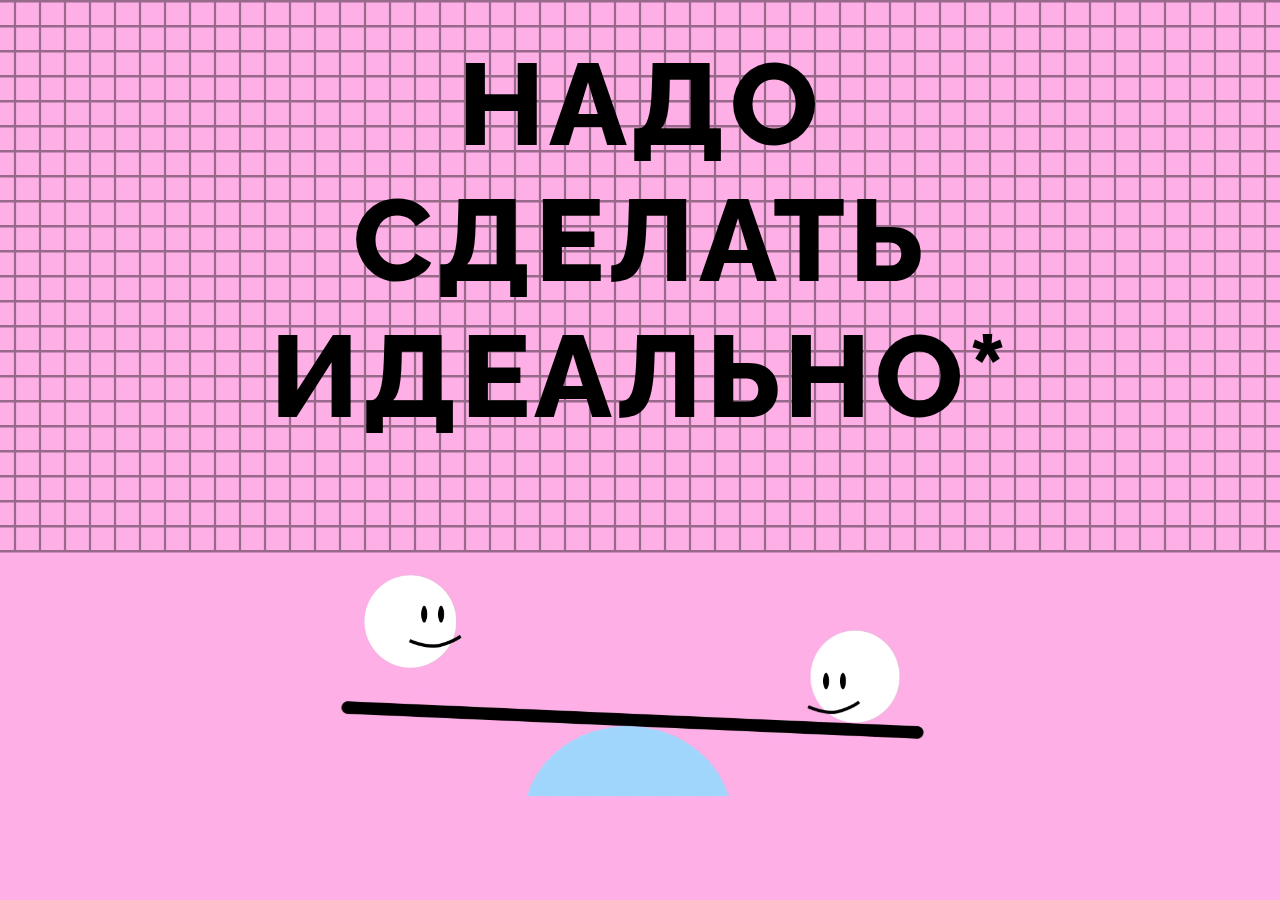
==== Index.html @ ccbe8f31 "Первая попытка сдачи работы" ====
<!DOCTYPE html>
<html lang="ru">
  <head>
    <meta charset="UTF-8" />
    <meta name="viewport" content="width=device-width, initial-scale=1" />
    <meta
      name="description"
      content="Страница о взгляде на перфекционизм в работе и учёбе."
    />
    <meta property="og:title" content="Надо сделать идеально" />
    <meta property="og:url" content="http://127.0.0.1:5500/" />
    <meta property="og:image" content="./images/ogg.jpg" />
    <meta property="twitter:card" content="summary_large_image" />
    <meta
      property="og:description"
      content="Страница о взгляде на перфекционизм в работе и учёбе."
    />
    <link rel="icon" href="./favicon/icon.ico" sizes="any" />
    <link rel="icon" href="./favicon/icon.svg" type="image/svg+xml" />
    <link rel="apple-touch-icon" href="./favicon/apple-touch-icon.png" />
    <link rel="stylesheet" href="./fonts/fonts.css" />
    <link rel="stylesheet" href="./styles/global.css" />
    <link rel="stylesheet" href="./styles/style.css" />
    <title>Надо сделать идеально</title>
  </head>
  <body>
    <h1 class="position page__heading">Надо сделать идеально</h1>
    <video
      src="./video/cover-video.mp4"
      poster="poster.jpg"
      autoplay
      muted
      loop
    ></video>
  </body>
</html>
---- fonts/fonts.css ----
@font-face {
  font-family: Raleway;
  src:
    url(./Raleway-Regular.woff2) format('woff2'),
    url(./Raleway-Regular.woff) format('woff');
  font-weight: normal;
  font-display: swap;
}

@font-face {
  font-family: Raleway;
  src:
    url(./Raleway-ExtraBold.woff2) format('woff2'),
    url(./Raleway-ExtraBold.woff) format('woff');
  font-weight: bold;
  font-display: swap;
}
---- styles/global.css ----
*,
*::before,
*::after {
  box-sizing: border-box;
}

body,
h1,
h2,
h3,
h4,
h5,
h6,
p,
ul,
ol,
li,
blockquote {
  margin: 0;
  padding: 0;
}
---- styles/style.css ----
*,
*::before,
*::after {
  box-sizing: border-box;
}
html {
  height: 100%;
}
body {
  height: 100%;
  min-width: 800px;
  position: relative;
  bottom:0;
  left:0;
}
h1 {
  font-family: "Raleway", "Arial", sans-serif;
  font-size: 116px;
  font-weight: bold;
  line-height: 136.18px;
  letter-spacing: 0.035em;
  text-align: center;
  width: 740px;
  text-transform: uppercase;
  margin: 0px auto;
  position:static;
  padding-top: 36px;
  z-index: 1;
}

h1::after {
  content: "*";
}
h1:hover {
  color: #4c4c4c;
}

video {
  width: 100%;
  height: 100%;
  object-fit: cover;
  object-position: center;
  position: absolute;
  left: 0;
  top: 0;
  z-index: -1;
}

.page__heading:hover::before {
  content: "На самом деле нет. \AВажнее &mdash; научиться ошибаться.";
  text-transform: none;
  padding: 36px 44px;
  white-space: pre;
  position: absolute;
  font-family: "Raleway", "Arial", sans-serif;
  font-size: 35px;
  font-weight: normal;
  line-height: 35px;
  text-align: left;
  border-radius: 20px;
  border-top: 2px solid #000;
  border-right: 2px solid #000;
  border-left: 2px solid #000;
  border-bottom: 14px solid #000;
  background-color: #fff;
  color: #000000;
  margin-top: 120px;
 
}
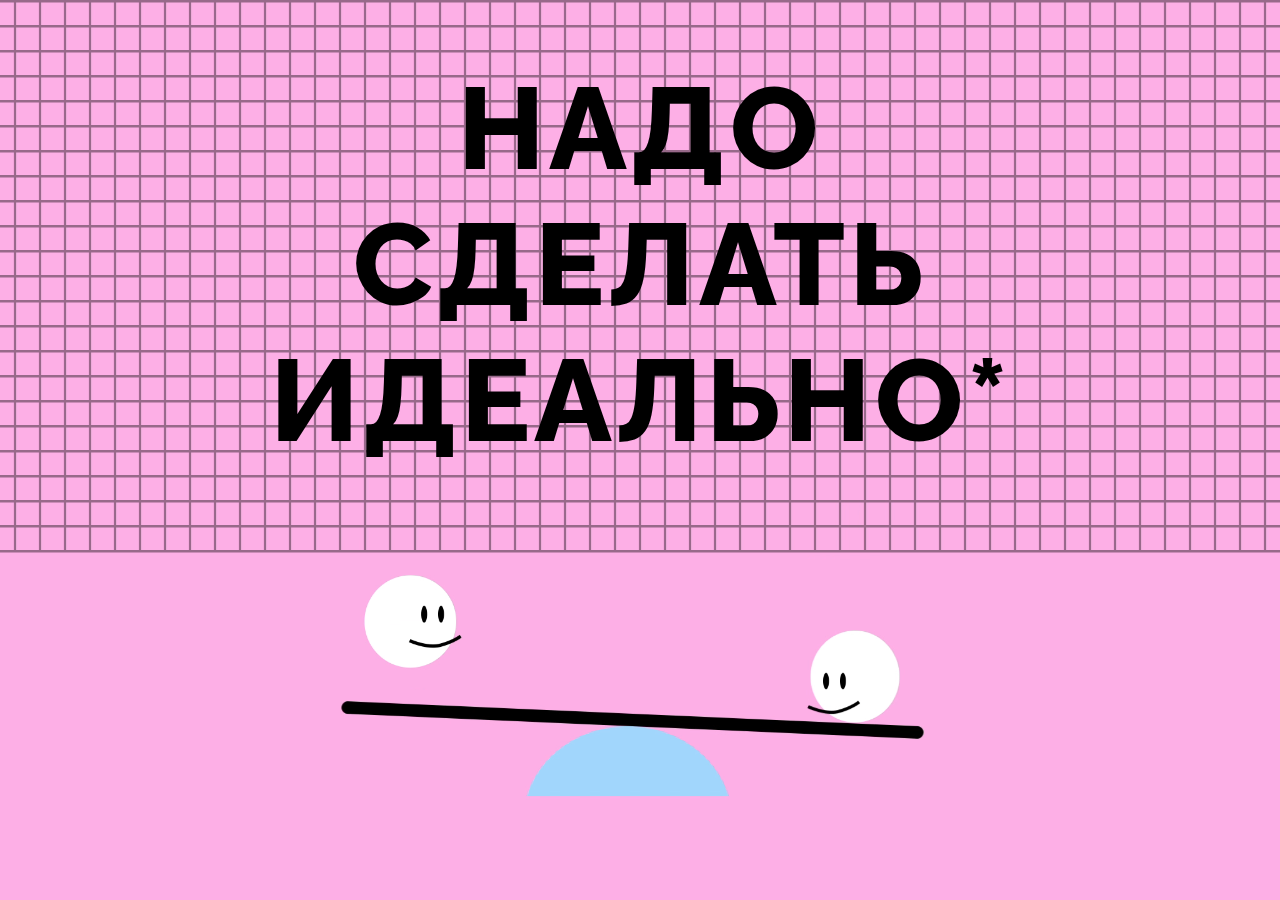
==== commit e5be15ff: "Проектная работа «Надо сделать идеально» готова" ====
--- a/Index.html
+++ b/Index.html
@@ -27,7 +27,7 @@
     <h1 class="position page__heading">Надо сделать идеально</h1>
     <video
       src="./video/cover-video.mp4"
-      poster="poster.jpg"
+      poster="./images/poster.jpg"
       autoplay
       muted
       loop
--- a/styles/style.css
+++ b/styles/style.css
@@ -10,8 +10,8 @@
   height: 100%;
   min-width: 800px;
   position: relative;
-  bottom:0;
-  left:0;
+  bottom: 0;
+  left: 0;
 }
 h1 {
   font-family: "Raleway", "Arial", sans-serif;
@@ -22,10 +22,9 @@
   text-align: center;
   width: 740px;
   text-transform: uppercase;
-  margin: 0px auto;
-  position:static;
-  padding-top: 36px;
-  z-index: 1;
+  position: static;
+  padding-top: 60px;
+  margin: 0 auto;
 }
 
 h1::after {
@@ -56,6 +55,7 @@
   font-size: 35px;
   font-weight: normal;
   line-height: 35px;
+  letter-spacing: 0;
   text-align: left;
   border-radius: 20px;
   border-top: 2px solid #000;
@@ -64,6 +64,6 @@
   border-bottom: 14px solid #000;
   background-color: #fff;
   color: #000000;
-  margin-top: 120px;
- 
+  top: 180px;
+  right:20px;
 }
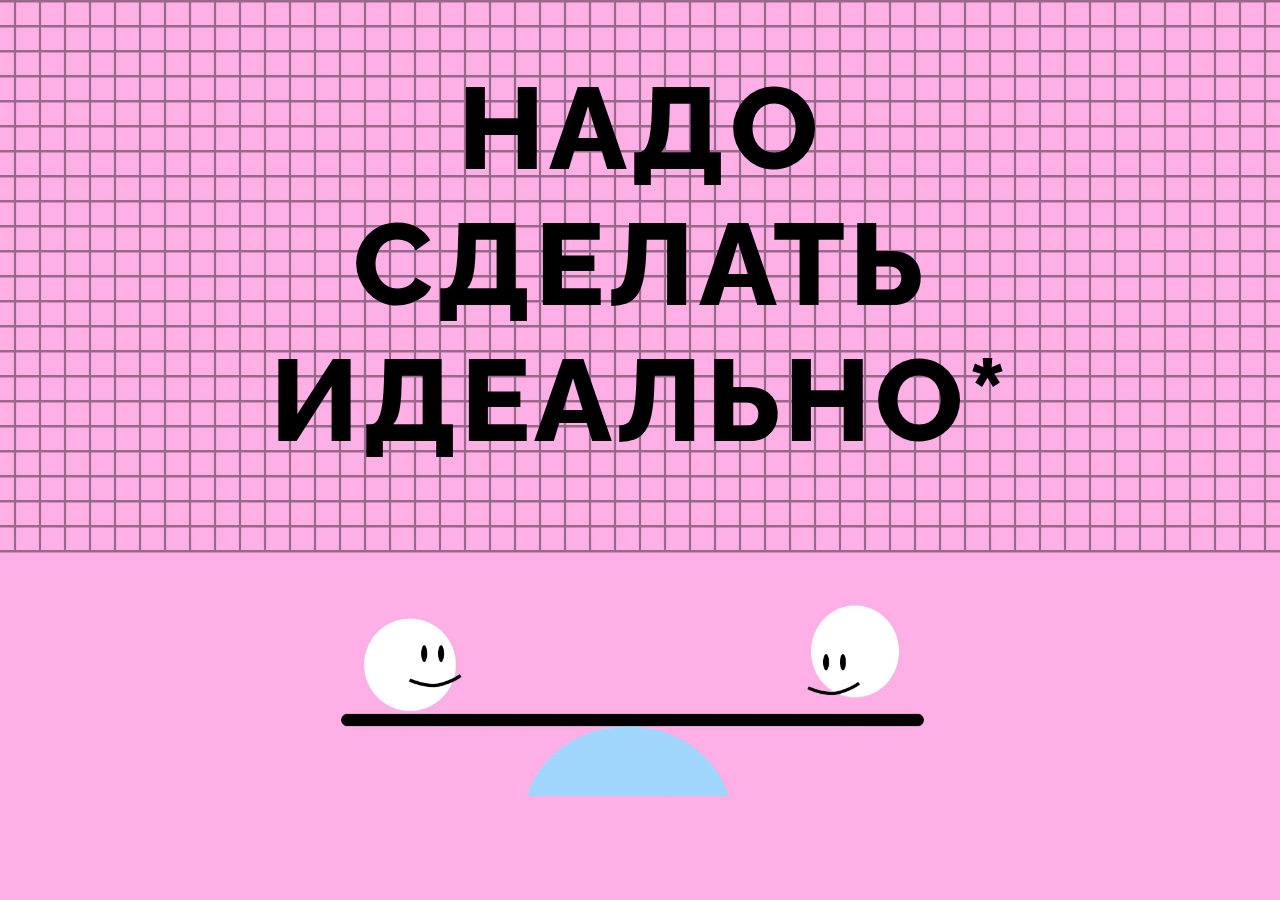
==== commit f3c2fba5: "Готова проектная работа №3" ====
--- a/Index.html
+++ b/Index.html
@@ -26,11 +26,13 @@
   <body>
     <h1 class="position page__heading">Надо сделать идеально</h1>
     <video
-      src="./video/cover-video.mp4"
       poster="./images/poster.jpg"
       autoplay
       muted
       loop
-    ></video>
+    >
+      <source src="./video/cover-video.webm" type="video/webm" />
+      <source src="/video/cover-video.mp4" type="video/mp4" />
+    </video>
   </body>
 </html>
